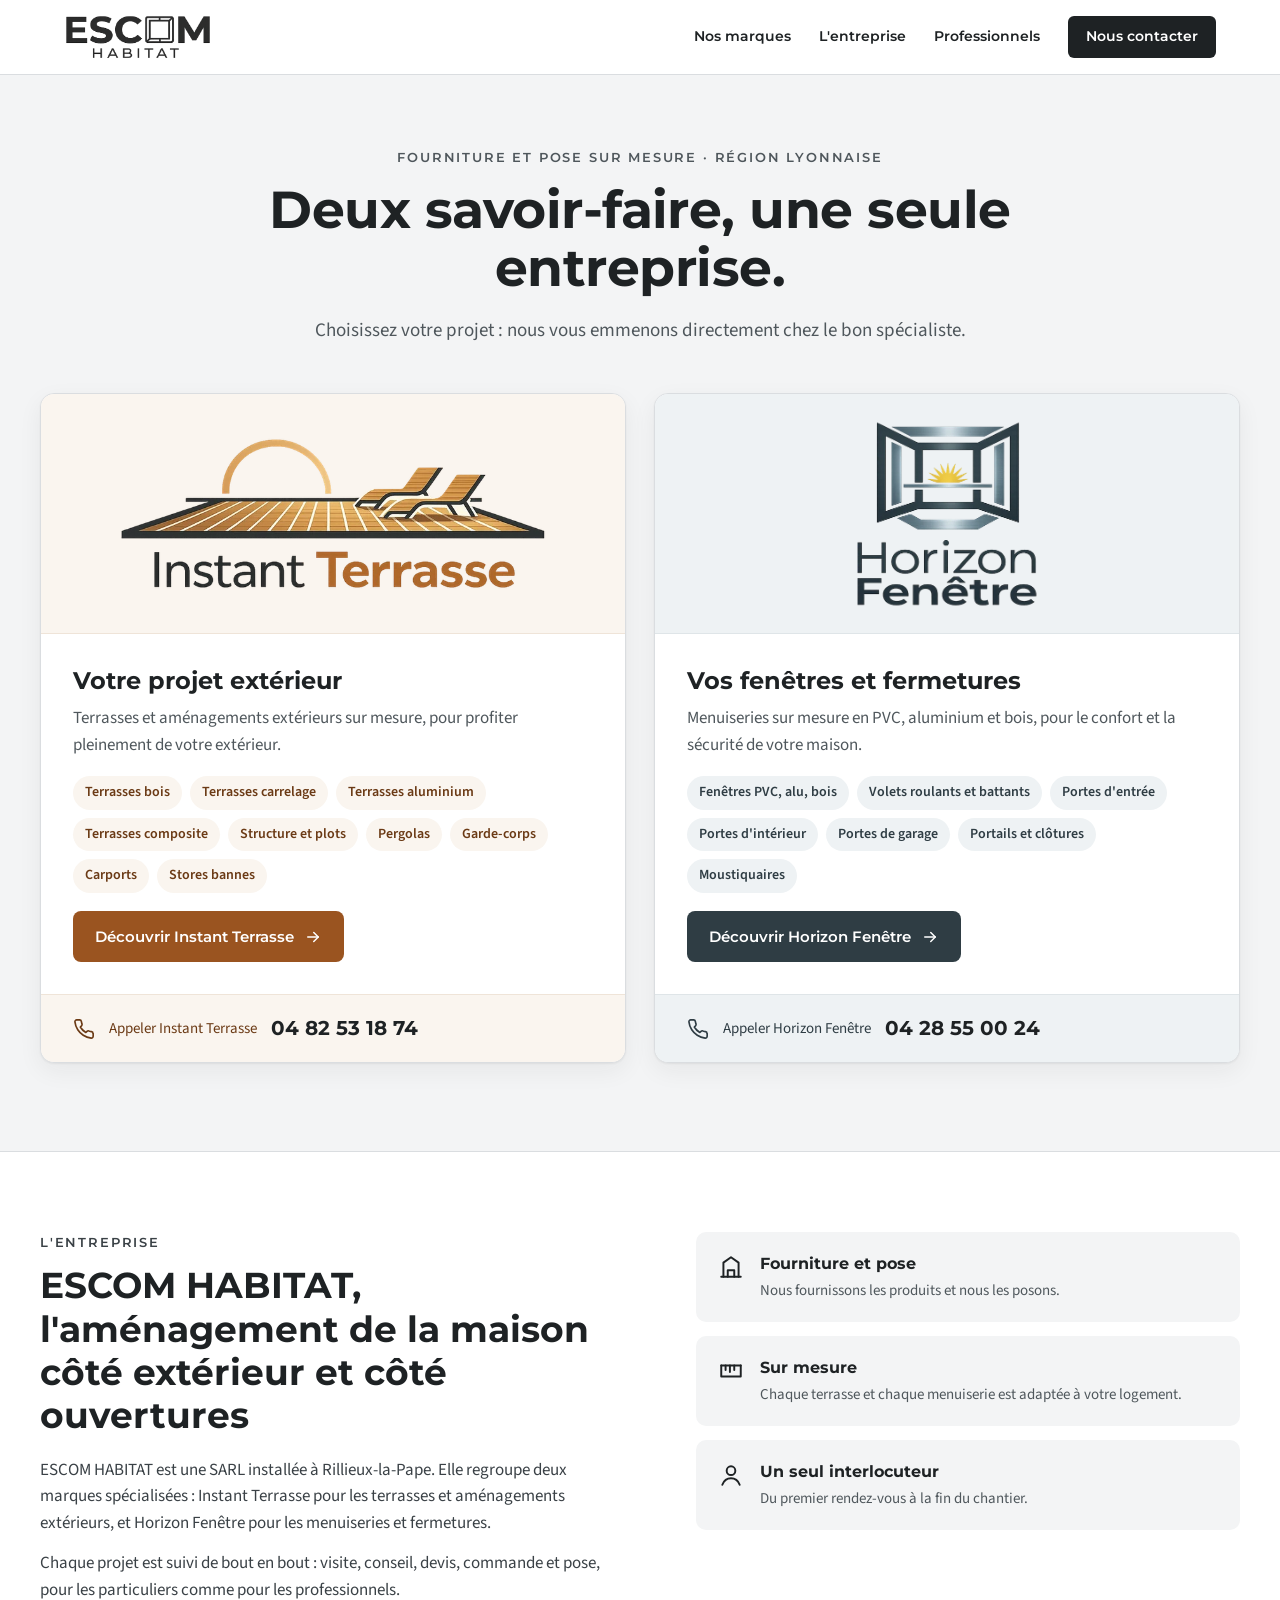
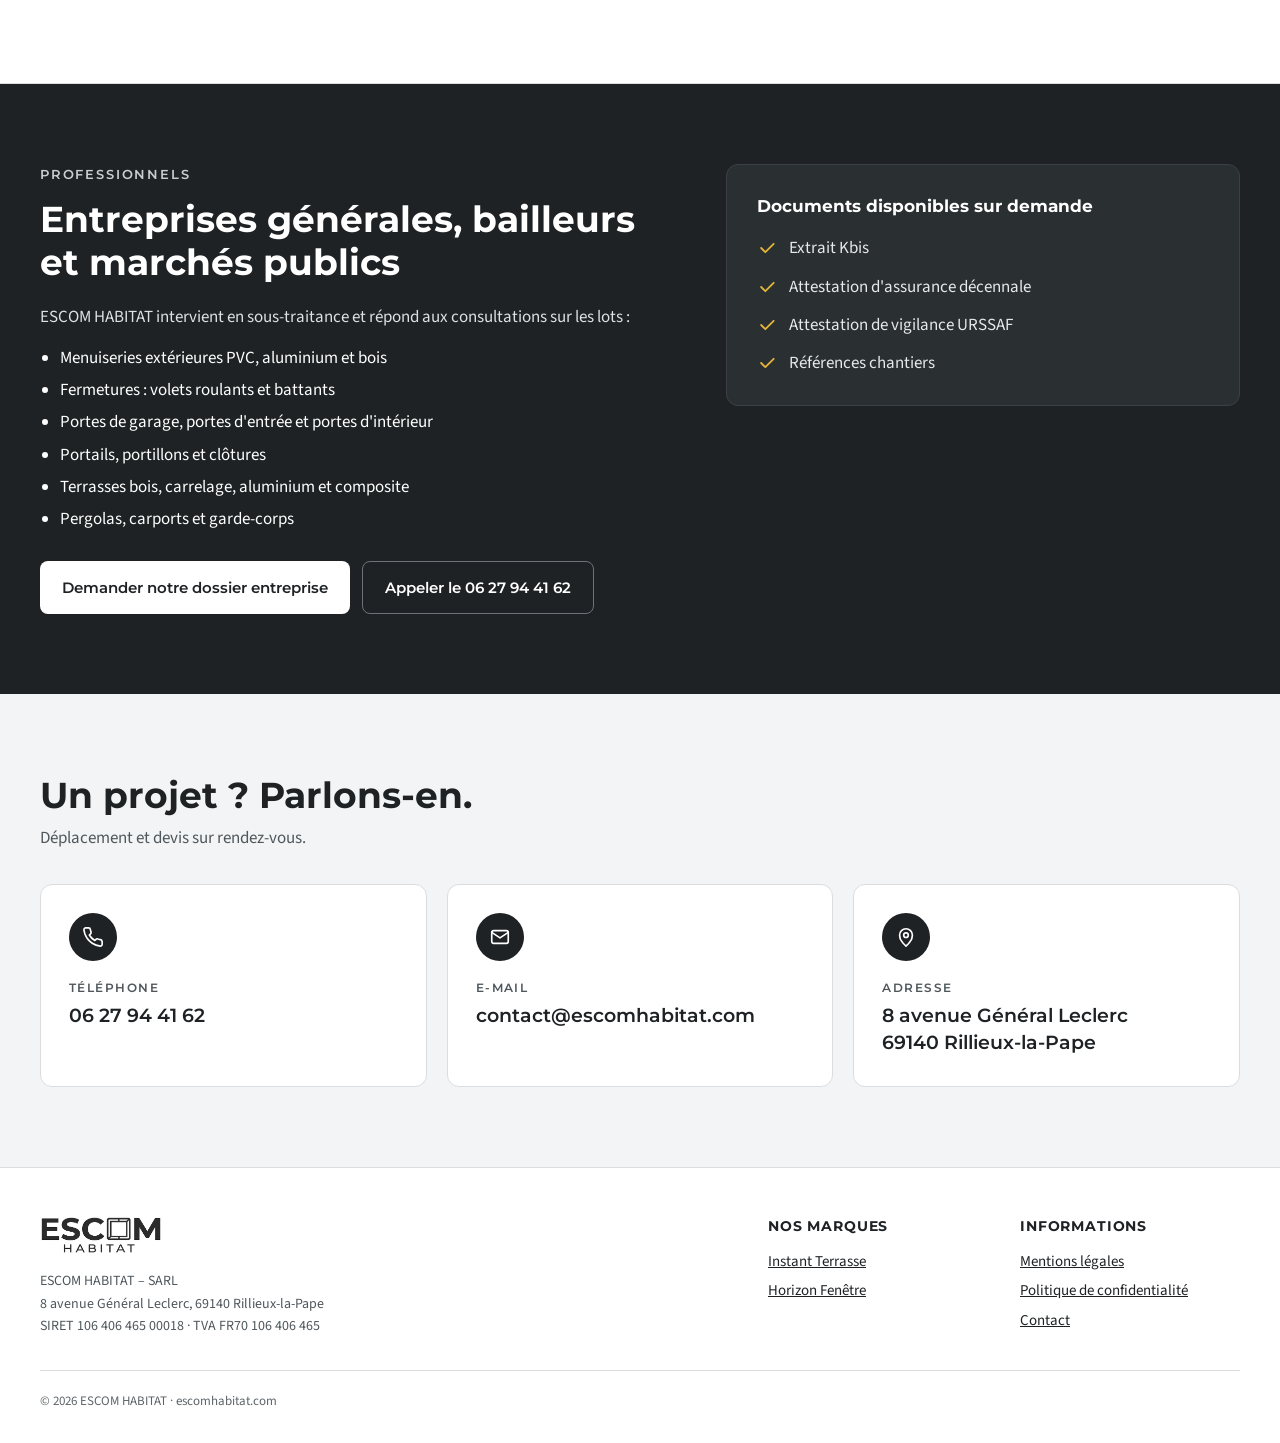
==== index.html @ 2f598343 "Site escomhabitat.com : accueil, mentions légales, SEO Co-Authored-By: Claude Opus 5.5 <noreply@anth" ====
<!doctype html>
<html lang="fr">
<head>
<meta charset="utf-8">
<meta name="viewport" content="width=device-width, initial-scale=1">
<title>ESCOM HABITAT – Terrasses et menuiseries sur mesure | Rillieux-la-Pape</title>
<meta name="description" content="ESCOM HABITAT, entreprise de Rillieux-la-Pape, regroupe Instant Terrasse (terrasses, pergolas, carports, garde-corps) et Horizon Fenêtre (fenêtres, volets, portes, portails). Fourniture et pose sur mesure.">
<link rel="canonical" href="https://escomhabitat.com/">
<meta name="theme-color" content="#1E2224">

<meta property="og:type" content="website">
<meta property="og:locale" content="fr_FR">
<meta property="og:site_name" content="ESCOM HABITAT">
<meta property="og:title" content="ESCOM HABITAT – Terrasses et menuiseries sur mesure">
<meta property="og:description" content="Deux savoir-faire, une seule entreprise : Instant Terrasse et Horizon Fenêtre, en région lyonnaise.">
<meta property="og:url" content="https://escomhabitat.com/">
<meta property="og:image" content="https://escomhabitat.com/assets/img/og-escom-habitat.jpg">
<meta property="og:image:width" content="1200">
<meta property="og:image:height" content="630">
<meta name="twitter:card" content="summary_large_image">

<link rel="icon" href="/favicon.ico" sizes="48x48">
<link rel="icon" href="/assets/img/icon-192.png" type="image/png" sizes="192x192">
<link rel="apple-touch-icon" href="/apple-touch-icon.png">
<link rel="manifest" href="/site.webmanifest">

<link rel="preload" href="/assets/fonts/montserrat-latin-700-normal.woff2" as="font" type="font/woff2" crossorigin>
<link rel="preload" href="/assets/fonts/source-sans-3-latin-400-normal.woff2" as="font" type="font/woff2" crossorigin>
<link rel="stylesheet" href="/assets/css/style.css">

<script type="application/ld+json">
{
  "@context": "https://schema.org",
  "@type": "HomeAndConstructionBusiness",
  "@id": "https://escomhabitat.com/#entreprise",
  "name": "ESCOM HABITAT",
  "legalName": "ESCOM HABITAT SARL",
  "url": "https://escomhabitat.com/",
  "logo": "https://escomhabitat.com/assets/img/icon-512.png",
  "image": "https://escomhabitat.com/assets/img/og-escom-habitat.jpg",
  "description": "Fourniture et pose sur mesure de terrasses, pergolas, carports, garde-corps, fenêtres, volets, portes et portails.",
  "email": "contact@escomhabitat.com",
  "telephone": "+33627944162",
  "vatID": "FR70106406465",
  "taxID": "10640646500018",
  "address": {
    "@type": "PostalAddress",
    "streetAddress": "8 avenue Général Leclerc",
    "postalCode": "69140",
    "addressLocality": "Rillieux-la-Pape",
    "addressRegion": "Auvergne-Rhône-Alpes",
    "addressCountry": "FR"
  },
  "brand": [
    { "@type": "Brand", "name": "Instant Terrasse", "url": "https://instantterrasse.com/" },
    { "@type": "Brand", "name": "Horizon Fenêtre", "url": "https://www.horizonfenetre.com/" }
  ],
  "subOrganization": [
    { "@type": "HomeAndConstructionBusiness", "name": "Instant Terrasse", "url": "https://instantterrasse.com/", "telephone": "+33482531874" },
    { "@type": "HomeAndConstructionBusiness", "name": "Horizon Fenêtre", "url": "https://www.horizonfenetre.com/", "telephone": "+33428550024" }
  ]
}
</script>
</head>
<body>
<a class="skip" href="#contenu">Aller au contenu</a>

<header class="site-header">
  <div class="wrap">
    <a class="brand" href="/" aria-label="ESCOM HABITAT – accueil">
      <img src="/assets/img/escom-habitat.webp" alt="ESCOM HABITAT" width="148" height="46">
    </a>
    <nav class="nav" aria-label="Navigation principale">
      <a href="#marques">Nos marques</a>
      <a href="#societe">L'entreprise</a>
      <a href="#pros">Professionnels</a>
      <a class="nav-cta" href="#contact">Nous contacter</a>
    </nav>
  </div>
</header>

<main id="contenu">

  <section class="hero" id="accueil" aria-labelledby="titre-accueil">
    <div class="wrap">
      <div class="hero-head">
        <p class="eyebrow">Fourniture et pose sur mesure · Région lyonnaise</p>
        <h1 id="titre-accueil">Deux savoir-faire, une seule entreprise.</h1>
        <p class="hero-lead">Choisissez votre projet : nous vous emmenons directement chez le bon spécialiste.</p>
      </div>

      <div class="brands" id="marques">

        <article class="brand-card is-terrasse">
          <a class="brand-link" href="https://instantterrasse.com/">
            <div class="brand-logo">
              <img src="/assets/img/instant-terrasse.webp" alt="Instant Terrasse" width="680" height="246">
            </div>
            <div class="brand-body">
              <div>
                <h2>Votre projet extérieur</h2>
                <p>Terrasses et aménagements extérieurs sur mesure, pour profiter pleinement de votre extérieur.</p>
              </div>
              <ul class="tags" aria-label="Prestations Instant Terrasse">
                <li>Terrasses bois</li>
                <li>Terrasses carrelage</li>
                <li>Terrasses aluminium</li>
                <li>Terrasses composite</li>
                <li>Structure et plots</li>
                <li>Pergolas</li>
                <li>Garde-corps</li>
                <li>Carports</li>
                <li>Stores bannes</li>
              </ul>
              <span class="btn">Découvrir Instant Terrasse
                <svg aria-hidden="true" width="18" height="18" viewBox="0 0 24 24" fill="none" stroke="currentColor" stroke-width="2" stroke-linecap="round" stroke-linejoin="round"><path d="M5 12h14"/><path d="M13 6l6 6-6 6"/></svg>
              </span>
            </div>
          </a>
          <a class="brand-call" href="tel:+33482531874">
            <svg aria-hidden="true" width="22" height="22" viewBox="0 0 24 24" fill="none" stroke="currentColor" stroke-width="1.8" stroke-linecap="round" stroke-linejoin="round"><path d="M22 16.9v3a2 2 0 0 1-2.2 2 19.8 19.8 0 0 1-8.6-3.1 19.5 19.5 0 0 1-6-6A19.8 19.8 0 0 1 2.1 4.2 2 2 0 0 1 4.1 2h3a2 2 0 0 1 2 1.7c.1.9.4 1.8.7 2.7a2 2 0 0 1-.5 2.1L8 9.8a16 16 0 0 0 6 6l1.3-1.3a2 2 0 0 1 2.1-.4c.9.3 1.8.6 2.7.7a2 2 0 0 1 1.7 2z"/></svg>
            <span>Appeler Instant Terrasse</span>
            <strong>04 82 53 18 74</strong>
          </a>
        </article>

        <article class="brand-card is-fenetre">
          <a class="brand-link" href="https://www.horizonfenetre.com/">
            <div class="brand-logo">
              <img src="/assets/img/horizon-fenetre.webp" alt="Horizon Fenêtre" width="420" height="429">
            </div>
            <div class="brand-body">
              <div>
                <h2>Vos fenêtres et fermetures</h2>
                <p>Menuiseries sur mesure en PVC, aluminium et bois, pour le confort et la sécurité de votre maison.</p>
              </div>
              <ul class="tags" aria-label="Prestations Horizon Fenêtre">
                <li>Fenêtres PVC, alu, bois</li>
                <li>Volets roulants et battants</li>
                <li>Portes d'entrée</li>
                <li>Portes d'intérieur</li>
                <li>Portes de garage</li>
                <li>Portails et clôtures</li>
                <li>Moustiquaires</li>
              </ul>
              <span class="btn">Découvrir Horizon Fenêtre
                <svg aria-hidden="true" width="18" height="18" viewBox="0 0 24 24" fill="none" stroke="currentColor" stroke-width="2" stroke-linecap="round" stroke-linejoin="round"><path d="M5 12h14"/><path d="M13 6l6 6-6 6"/></svg>
              </span>
            </div>
          </a>
          <a class="brand-call" href="tel:+33428550024">
            <svg aria-hidden="true" width="22" height="22" viewBox="0 0 24 24" fill="none" stroke="currentColor" stroke-width="1.8" stroke-linecap="round" stroke-linejoin="round"><path d="M22 16.9v3a2 2 0 0 1-2.2 2 19.8 19.8 0 0 1-8.6-3.1 19.5 19.5 0 0 1-6-6A19.8 19.8 0 0 1 2.1 4.2 2 2 0 0 1 4.1 2h3a2 2 0 0 1 2 1.7c.1.9.4 1.8.7 2.7a2 2 0 0 1-.5 2.1L8 9.8a16 16 0 0 0 6 6l1.3-1.3a2 2 0 0 1 2.1-.4c.9.3 1.8.6 2.7.7a2 2 0 0 1 1.7 2z"/></svg>
            <span>Appeler Horizon Fenêtre</span>
            <strong>04 28 55 00 24</strong>
          </a>
        </article>

      </div>
    </div>
  </section>

  <section class="section company" id="societe" aria-labelledby="titre-societe">
    <div class="wrap split">
      <div class="company-text">
        <p class="eyebrow">L'entreprise</p>
        <h2 class="h2" id="titre-societe">ESCOM HABITAT, l'aménagement de la maison côté extérieur et côté ouvertures</h2>
        <p>ESCOM HABITAT est une SARL installée à Rillieux-la-Pape. Elle regroupe deux marques spécialisées : Instant Terrasse pour les terrasses et aménagements extérieurs, et Horizon Fenêtre pour les menuiseries et fermetures.</p>
        <p>Chaque projet est suivi de bout en bout : visite, conseil, devis, commande et pose, pour les particuliers comme pour les professionnels.</p>
      </div>
      <ul class="points">
        <li>
          <svg aria-hidden="true" width="26" height="26" viewBox="0 0 24 24" fill="none" stroke="currentColor" stroke-width="1.8" stroke-linecap="round" stroke-linejoin="round"><path d="M3 21h18"/><path d="M5 21V8l7-5 7 5v13"/><path d="M9 21v-6h6v6"/></svg>
          <div><h3>Fourniture et pose</h3><p>Nous fournissons les produits et nous les posons.</p></div>
        </li>
        <li>
          <svg aria-hidden="true" width="26" height="26" viewBox="0 0 24 24" fill="none" stroke="currentColor" stroke-width="1.8" stroke-linecap="round" stroke-linejoin="round"><path d="M3 7h18"/><path d="M3 7v10h18V7"/><path d="M7 7v4"/><path d="M11 7v6"/><path d="M15 7v4"/></svg>
          <div><h3>Sur mesure</h3><p>Chaque terrasse et chaque menuiserie est adaptée à votre logement.</p></div>
        </li>
        <li>
          <svg aria-hidden="true" width="26" height="26" viewBox="0 0 24 24" fill="none" stroke="currentColor" stroke-width="1.8" stroke-linecap="round" stroke-linejoin="round"><circle cx="12" cy="8" r="4"/><path d="M4 21c1.5-4 4.5-6 8-6s6.5 2 8 6"/></svg>
          <div><h3>Un seul interlocuteur</h3><p>Du premier rendez-vous à la fin du chantier.</p></div>
        </li>
      </ul>
    </div>
  </section>

  <section class="section pros" id="pros" aria-labelledby="titre-pros">
    <div class="wrap split">
      <div class="pros-main">
        <p class="eyebrow">Professionnels</p>
        <h2 class="h2" id="titre-pros">Entreprises générales, bailleurs et marchés publics</h2>
        <p>ESCOM HABITAT intervient en sous-traitance et répond aux consultations sur les lots :</p>
        <ul>
          <li>Menuiseries extérieures PVC, aluminium et bois</li>
          <li>Fermetures : volets roulants et battants</li>
          <li>Portes de garage, portes d'entrée et portes d'intérieur</li>
          <li>Portails, portillons et clôtures</li>
          <li>Terrasses bois, carrelage, aluminium et composite</li>
          <li>Pergolas, carports et garde-corps</li>
        </ul>
        <div class="actions">
          <a class="btn btn-light" href="mailto:contact@escomhabitat.com?subject=Demande%20de%20dossier%20entreprise">Demander notre dossier entreprise</a>
          <a class="btn btn-ghost" href="tel:+33627944162">Appeler le 06 27 94 41 62</a>
        </div>
      </div>
      <aside class="docs" aria-labelledby="titre-docs">
        <h3 id="titre-docs">Documents disponibles sur demande</h3>
        <ul>
          <li><svg aria-hidden="true" width="20" height="20" viewBox="0 0 24 24" fill="none" stroke="#E2B53A" stroke-width="2.2" stroke-linecap="round" stroke-linejoin="round"><path d="M5 12l5 5L20 7"/></svg>Extrait Kbis</li>
          <li><svg aria-hidden="true" width="20" height="20" viewBox="0 0 24 24" fill="none" stroke="#E2B53A" stroke-width="2.2" stroke-linecap="round" stroke-linejoin="round"><path d="M5 12l5 5L20 7"/></svg>Attestation d'assurance décennale</li>
          <li><svg aria-hidden="true" width="20" height="20" viewBox="0 0 24 24" fill="none" stroke="#E2B53A" stroke-width="2.2" stroke-linecap="round" stroke-linejoin="round"><path d="M5 12l5 5L20 7"/></svg>Attestation de vigilance URSSAF</li>
          <li><svg aria-hidden="true" width="20" height="20" viewBox="0 0 24 24" fill="none" stroke="#E2B53A" stroke-width="2.2" stroke-linecap="round" stroke-linejoin="round"><path d="M5 12l5 5L20 7"/></svg>Références chantiers</li>
        </ul>
      </aside>
    </div>
  </section>

  <section class="section contact" id="contact" aria-labelledby="titre-contact">
    <div class="wrap">
      <h2 class="h2" id="titre-contact">Un projet ? Parlons-en.</h2>
      <p class="contact-lead">Déplacement et devis sur rendez-vous.</p>
      <div class="contact-grid">
        <a class="contact-card" href="tel:+33627944162">
          <span class="contact-icon"><svg aria-hidden="true" width="22" height="22" viewBox="0 0 24 24" fill="none" stroke="currentColor" stroke-width="1.8" stroke-linecap="round" stroke-linejoin="round"><path d="M22 16.9v3a2 2 0 0 1-2.2 2 19.8 19.8 0 0 1-8.6-3.1 19.5 19.5 0 0 1-6-6A19.8 19.8 0 0 1 2.1 4.2 2 2 0 0 1 4.1 2h3a2 2 0 0 1 2 1.7c.1.9.4 1.8.7 2.7a2 2 0 0 1-.5 2.1L8 9.8a16 16 0 0 0 6 6l1.3-1.3a2 2 0 0 1 2.1-.4c.9.3 1.8.6 2.7.7a2 2 0 0 1 1.7 2z"/></svg></span>
          <span><span class="contact-label">Téléphone</span><span class="contact-value">06 27 94 41 62</span></span>
        </a>
        <a class="contact-card" href="mailto:contact@escomhabitat.com">
          <span class="contact-icon"><svg aria-hidden="true" width="22" height="22" viewBox="0 0 24 24" fill="none" stroke="currentColor" stroke-width="1.8" stroke-linecap="round" stroke-linejoin="round"><rect x="3" y="5" width="18" height="14" rx="2"/><path d="M3 7l9 6 9-6"/></svg></span>
          <span><span class="contact-label">E-mail</span><span class="contact-value">contact@escomhabitat.com</span></span>
        </a>
        <address class="contact-card">
          <span class="contact-icon"><svg aria-hidden="true" width="22" height="22" viewBox="0 0 24 24" fill="none" stroke="currentColor" stroke-width="1.8" stroke-linecap="round" stroke-linejoin="round"><path d="M12 22s7-6.2 7-12a7 7 0 0 0-14 0c0 5.8 7 12 7 12z"/><circle cx="12" cy="10" r="2.5"/></svg></span>
          <span><span class="contact-label">Adresse</span><span class="contact-value">8 avenue Général Leclerc<br>69140 Rillieux-la-Pape</span></span>
        </address>
      </div>
    </div>
  </section>

</main>

<footer class="site-footer">
  <div class="wrap">
    <div class="footer-top">
      <div class="footer-id">
        <img src="/assets/img/escom-habitat.webp" alt="ESCOM HABITAT" width="122" height="38" loading="lazy">
        <p>ESCOM HABITAT – SARL<br>8 avenue Général Leclerc, 69140 Rillieux-la-Pape<br>SIRET 106 406 465 00018 · TVA FR70 106 406 465</p>
      </div>
      <div class="footer-col">
        <h2>Nos marques</h2>
        <ul>
          <li><a href="https://instantterrasse.com/">Instant Terrasse</a></li>
          <li><a href="https://www.horizonfenetre.com/">Horizon Fenêtre</a></li>
        </ul>
      </div>
      <div class="footer-col">
        <h2>Informations</h2>
        <ul>
          <li><a href="/mentions-legales">Mentions légales</a></li>
          <li><a href="/mentions-legales#confidentialite">Politique de confidentialité</a></li>
          <li><a href="#contact">Contact</a></li>
        </ul>
      </div>
    </div>
    <p class="footer-bottom">© 2026 ESCOM HABITAT · escomhabitat.com</p>
  </div>
</footer>
</body>
</html>
---- assets/css/style.css ----
/* ESCOM HABITAT — escomhabitat.com */

@font-face{font-family:"Montserrat";font-style:normal;font-weight:500;font-display:swap;src:url("../fonts/montserrat-latin-500-normal.woff2") format("woff2")}
@font-face{font-family:"Montserrat";font-style:normal;font-weight:600;font-display:swap;src:url("../fonts/montserrat-latin-600-normal.woff2") format("woff2")}
@font-face{font-family:"Montserrat";font-style:normal;font-weight:700;font-display:swap;src:url("../fonts/montserrat-latin-700-normal.woff2") format("woff2")}
@font-face{font-family:"Source Sans 3";font-style:normal;font-weight:400;font-display:swap;src:url("../fonts/source-sans-3-latin-400-normal.woff2") format("woff2")}
@font-face{font-family:"Source Sans 3";font-style:normal;font-weight:600;font-display:swap;src:url("../fonts/source-sans-3-latin-600-normal.woff2") format("woff2")}

:root{
  --ground:#F3F4F5;
  --surface:#FFFFFF;
  --ink:#1E2224;
  --text:#3A4146;
  --muted:#4F575C;
  --line:#DADDE0;
  --wood:#9A5420;
  --wood-ink:#6B3A15;
  --wood-tint:#FAF5EF;
  --wood-line:#EFE4D8;
  --slate:#2F3D44;
  --slate-tint:#EEF2F4;
  --slate-line:#DFE5E8;
  --gold:#E2B53A;
  --display:"Montserrat",system-ui,sans-serif;
  --body:"Source Sans 3",system-ui,sans-serif;
  --radius:14px;
}

*,*::before,*::after{box-sizing:border-box}
html{scroll-behavior:smooth;-webkit-text-size-adjust:100%}
body{margin:0;background:var(--ground);color:var(--ink);font-family:var(--body);font-size:17px;line-height:1.55}
img{max-width:100%;height:auto;display:block}
a{color:var(--ink)}
a:hover{color:var(--muted)}
h1,h2,h3{font-family:var(--display);margin:0;color:inherit}
p{margin:0}
:focus-visible{outline:3px solid var(--gold);outline-offset:3px;border-radius:4px}
[id]{scroll-margin-top:24px}
@media (prefers-reduced-motion:reduce){html{scroll-behavior:auto}*{transition:none!important}}

.wrap{max-width:1200px;margin:0 auto}
.section{padding:80px 24px}
.eyebrow{font-family:var(--display);font-size:13px;font-weight:600;letter-spacing:.14em;text-transform:uppercase;color:var(--muted);margin-bottom:12px}
.h2{font-size:clamp(26px,3.4vw,36px);line-height:1.2;font-weight:700}
.skip{position:absolute;left:-9999px;top:8px;background:var(--ink);color:#fff;padding:10px 16px;border-radius:6px;z-index:10}
.skip:focus{left:16px;color:#fff}

/* En-tête */
.site-header{background:var(--surface);border-bottom:1px solid var(--line)}
.site-header .wrap{padding:14px 24px;display:flex;flex-wrap:wrap;align-items:center;justify-content:space-between;gap:16px}
.brand img{height:46px;width:auto}
.nav{display:flex;flex-wrap:wrap;align-items:center;gap:8px 28px;font-family:var(--display);font-size:14px;font-weight:600}
.nav a{text-decoration:none;padding:10px 0}
.nav .nav-cta{padding:10px 18px;background:var(--ink);color:#fff;border-radius:6px}
.nav .nav-cta:hover{background:#353B3F;color:#fff}

/* Accueil + aiguillage */
.hero{padding:72px 24px 88px}
.hero-head{text-align:center;max-width:760px;margin:0 auto 48px}
.hero-head .eyebrow{margin-bottom:14px}
.hero h1{font-size:clamp(32px,5vw,52px);line-height:1.12;font-weight:700;letter-spacing:-.01em;margin-bottom:18px}
.hero-lead{font-size:19px;color:var(--muted)}

.brands{display:flex;flex-wrap:wrap;gap:28px}
.brand-card{flex:1 1 420px;min-width:0;display:flex;flex-direction:column;background:var(--surface);border:1px solid var(--line);border-radius:var(--radius);overflow:hidden;box-shadow:0 1px 2px rgba(30,34,36,.06),0 8px 24px rgba(30,34,36,.06);transition:box-shadow .2s ease,transform .2s ease}
.brand-card:hover{box-shadow:0 2px 4px rgba(30,34,36,.08),0 16px 40px rgba(30,34,36,.12);transform:translateY(-2px)}
.brand-link{display:flex;flex-direction:column;flex-grow:1;text-decoration:none;color:var(--ink)}
.brand-link:hover{color:var(--ink)}
.brand-logo{height:240px;display:flex;align-items:center;justify-content:center;padding:28px;border-bottom:1px solid}
.brand-logo img{width:auto;height:auto}
.brand-body{padding:28px 32px 32px;display:flex;flex-direction:column;gap:18px;flex-grow:1}
.brand-body h2{font-size:24px;font-weight:700;margin-bottom:6px}
.brand-body p{color:var(--muted)}
.tags{display:flex;flex-wrap:wrap;gap:8px;font-size:14px;font-weight:600;list-style:none;margin:0;padding:0}
.tags li{padding:6px 12px;border-radius:999px}
.btn{display:inline-flex;align-items:center;gap:10px;padding:14px 22px;border-radius:8px;font-family:var(--display);font-size:15px;font-weight:600;text-decoration:none;color:#fff}
.brand-link .btn{margin-top:auto;align-self:flex-start;transition:gap .2s ease}
.brand-link:hover .btn{gap:14px}
.brand-call{display:flex;flex-wrap:wrap;align-items:center;gap:4px 14px;padding:18px 32px;border-top:1px solid;text-decoration:none}
.brand-call span{font-size:15px}
.brand-call strong{font-family:var(--display);font-size:20px;font-weight:700;color:var(--ink)}

.is-terrasse .brand-logo,.is-terrasse .brand-call,.is-terrasse .tags li{background:var(--wood-tint)}
.is-terrasse .brand-logo,.is-terrasse .brand-call{border-color:var(--wood-line)}
.is-terrasse .tags li,.is-terrasse .brand-call,.is-terrasse .brand-call:hover{color:var(--wood-ink)}
.is-terrasse .btn{background:var(--wood)}
.is-terrasse .brand-logo img{max-width:82%;max-height:170px}

.is-fenetre .brand-logo,.is-fenetre .brand-call,.is-fenetre .tags li{background:var(--slate-tint)}
.is-fenetre .brand-logo,.is-fenetre .brand-call{border-color:var(--slate-line)}
.is-fenetre .brand-logo{padding:24px}
.is-fenetre .tags li,.is-fenetre .brand-call,.is-fenetre .brand-call:hover{color:var(--slate)}
.is-fenetre .btn{background:var(--slate)}
.is-fenetre .brand-logo img{max-width:70%;max-height:190px}

/* L'entreprise */
.company{background:var(--surface);border-top:1px solid var(--line);border-bottom:1px solid var(--line)}
.split{display:flex;flex-wrap:wrap;gap:48px 72px}
.split > *{min-width:0}
.company-text{flex:1 1 420px}
.company-text .h2{margin-bottom:20px}
.company-text p{color:var(--text)}
.company-text p + p{margin-top:14px}
.points{flex:1 1 380px;display:flex;flex-direction:column;gap:14px;list-style:none;margin:0;padding:0}
.points li{display:flex;gap:16px;align-items:flex-start;padding:20px 22px;background:var(--ground);border-radius:10px}
.points svg{flex-shrink:0;margin-top:2px}
.points h3{font-size:16px;font-weight:700;margin-bottom:2px}
.points p{font-size:15px;color:var(--muted)}

/* Professionnels */
.pros{background:var(--ink);color:#fff}
.pros .eyebrow{color:#C9CED1}
.pros-main{flex:1 1 460px}
.pros-main .h2{margin-bottom:20px}
.pros-main > p{color:#DDE1E3;margin-bottom:14px}
.pros-main ul{margin:0 0 28px;padding:0 0 0 20px;display:flex;flex-direction:column;gap:6px}
.actions{display:flex;flex-wrap:wrap;gap:12px}
.btn-light{background:#fff;color:var(--ink)}
.btn-light:hover{background:#E9ECED;color:var(--ink)}
.btn-ghost{border:1px solid #6B7378;color:#fff}
.btn-ghost:hover{border-color:#fff;color:#fff}
.docs{flex:1 1 360px;align-self:flex-start;background:#2A2F32;border:1px solid #3A4146;border-radius:12px;padding:28px 30px}
.docs h3{font-size:17px;font-weight:700;margin-bottom:16px}
.docs ul{list-style:none;margin:0;padding:0;display:flex;flex-direction:column;gap:12px;color:#E6E9EA}
.docs li{display:flex;gap:12px;align-items:center}
.docs svg{flex-shrink:0}

/* Contact */
.contact .h2{margin-bottom:8px}
.contact-lead{color:var(--muted);margin-bottom:32px}
.contact-grid{display:flex;flex-wrap:wrap;gap:20px}
.contact-card{flex:1 1 280px;min-width:0;display:flex;flex-direction:column;align-items:flex-start;gap:18px;padding:28px 28px 30px;background:var(--surface);border:1px solid var(--line);border-radius:12px;text-decoration:none;color:var(--ink);font-style:normal}
a.contact-card{transition:border-color .2s ease,box-shadow .2s ease}
a.contact-card:hover{color:var(--ink);border-color:#B9BEC2;box-shadow:0 8px 24px rgba(30,34,36,.08)}
.contact-icon{width:48px;height:48px;border-radius:999px;background:var(--ink);color:#fff;display:flex;align-items:center;justify-content:center;flex-shrink:0}
.contact-card > span:last-child{display:flex;flex-direction:column;gap:6px;min-width:0;max-width:100%}
.contact-label{font-family:var(--display);font-size:12px;font-weight:600;letter-spacing:.12em;text-transform:uppercase;color:var(--muted)}
.contact-value{font-family:var(--display);font-size:19px;font-weight:600;line-height:1.4;overflow-wrap:anywhere}

/* Pied de page */
.site-footer{background:var(--surface);border-top:1px solid var(--line);padding:48px 24px 32px}
.footer-top{display:flex;flex-wrap:wrap;justify-content:space-between;gap:32px;margin-bottom:32px}
.footer-top > div{min-width:0}
.footer-id{flex:1 1 300px}
.footer-id img{height:38px;width:auto;margin-bottom:16px}
.footer-id p{font-size:14px;color:var(--muted);line-height:1.6}
.footer-col{flex:0 1 220px}
.footer-col h2{font-size:14px;font-weight:700;letter-spacing:.06em;text-transform:uppercase;margin-bottom:12px}
.footer-col ul{list-style:none;margin:0;padding:0;display:flex;flex-direction:column;gap:6px;font-size:15px}
.footer-bottom{padding-top:20px;border-top:1px solid var(--line);font-size:13px;color:#5C6468}

/* Pages de texte (mentions légales) */
.legal{padding:64px 24px 80px}
.legal .wrap{max-width:820px}
.legal h1{font-size:clamp(30px,4vw,42px);font-weight:700;line-height:1.15;margin-bottom:12px}
.legal .updated{color:var(--muted);margin-bottom:40px}
.legal section{background:var(--surface);border:1px solid var(--line);border-radius:12px;padding:28px 32px;margin-bottom:20px}
.legal h2{font-size:20px;font-weight:700;margin-bottom:12px}
.legal p,.legal li{color:var(--text)}
.legal p + p{margin-top:10px}
.legal ul{margin:10px 0 0;padding-left:20px}
.legal .back{display:inline-flex;align-items:center;gap:8px;margin-bottom:28px;font-family:var(--display);font-weight:600;font-size:14px;text-decoration:none}

@media (max-width:560px){
  body{font-size:16px}
  .section{padding:56px 20px}
  .hero{padding:48px 20px 64px}
  .hero-lead{font-size:17px}
  .site-header .wrap{justify-content:center}
  .nav{justify-content:center;gap:4px 18px}
  .brand-logo{height:190px}
  .brand-body{padding:24px 22px 26px}
  .brand-call{padding:16px 22px}
  .docs{padding:24px 22px}
  .legal section{padding:22px 20px}
}
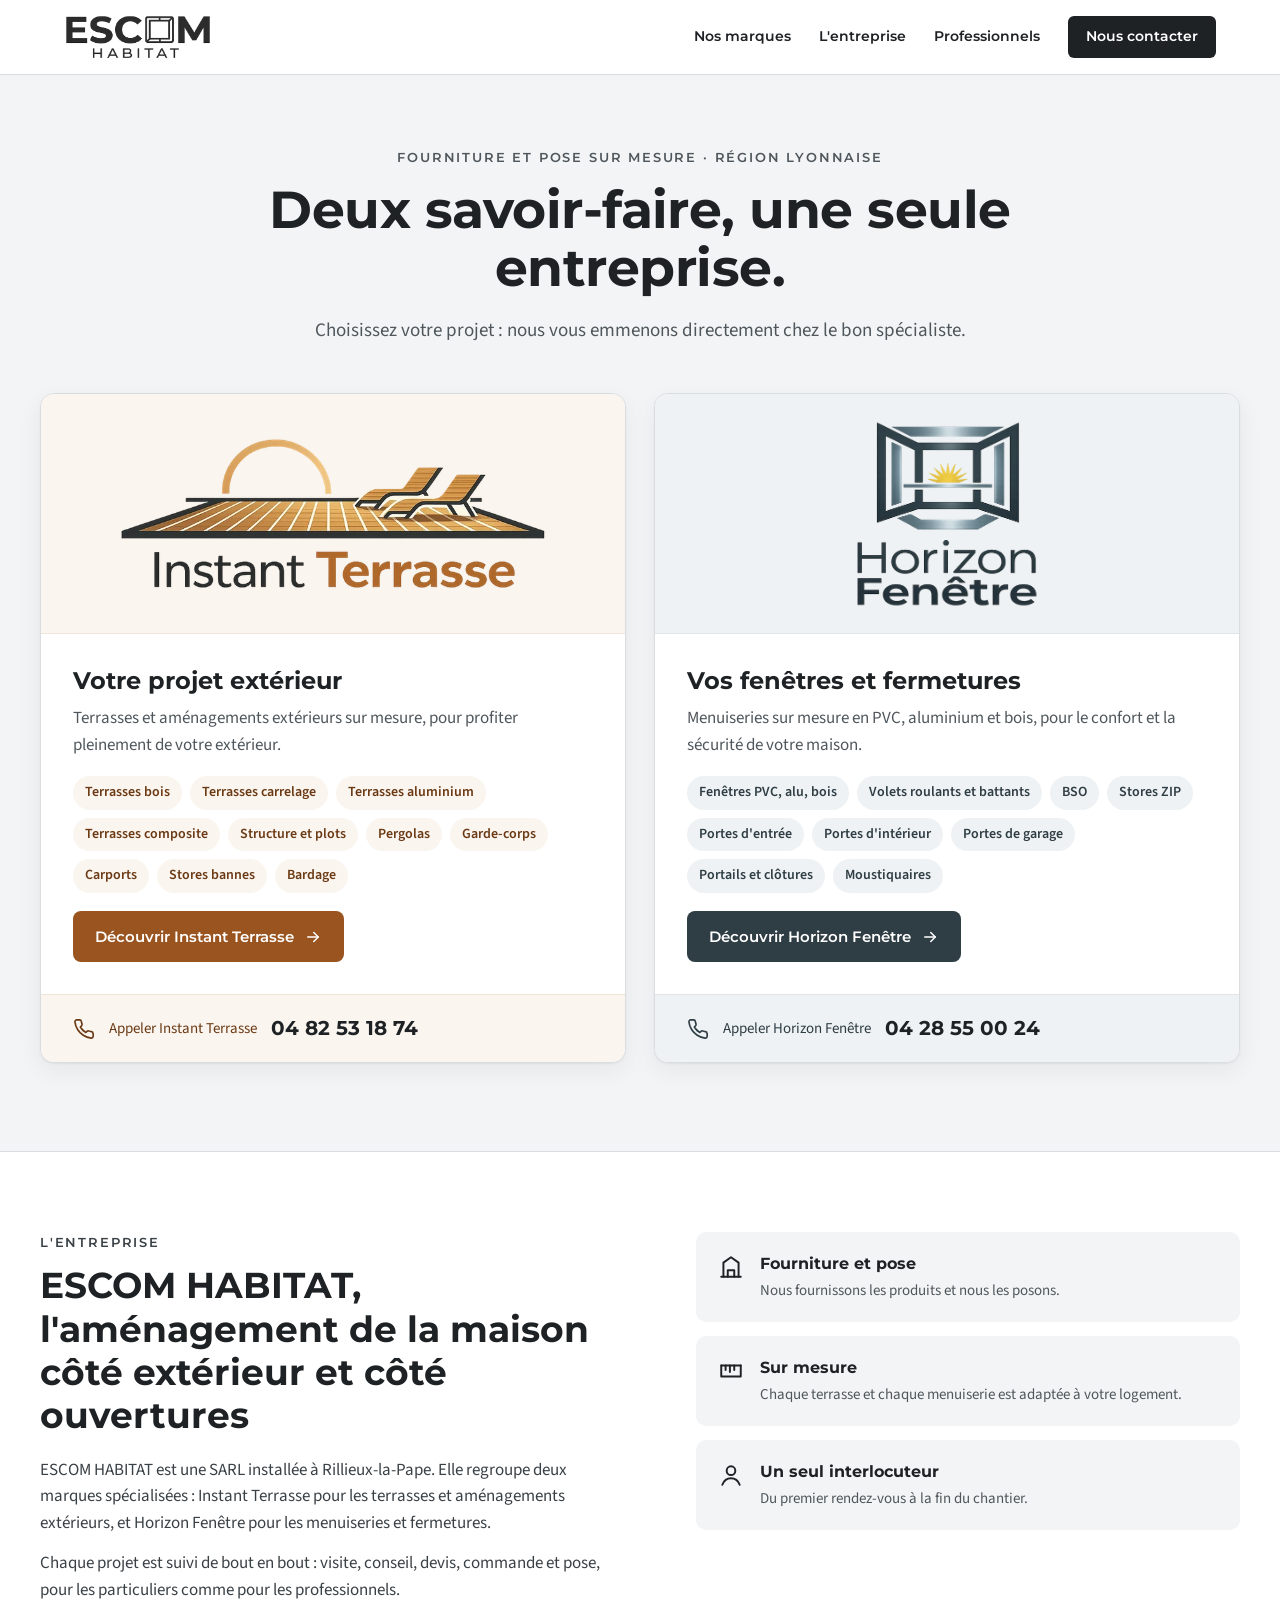
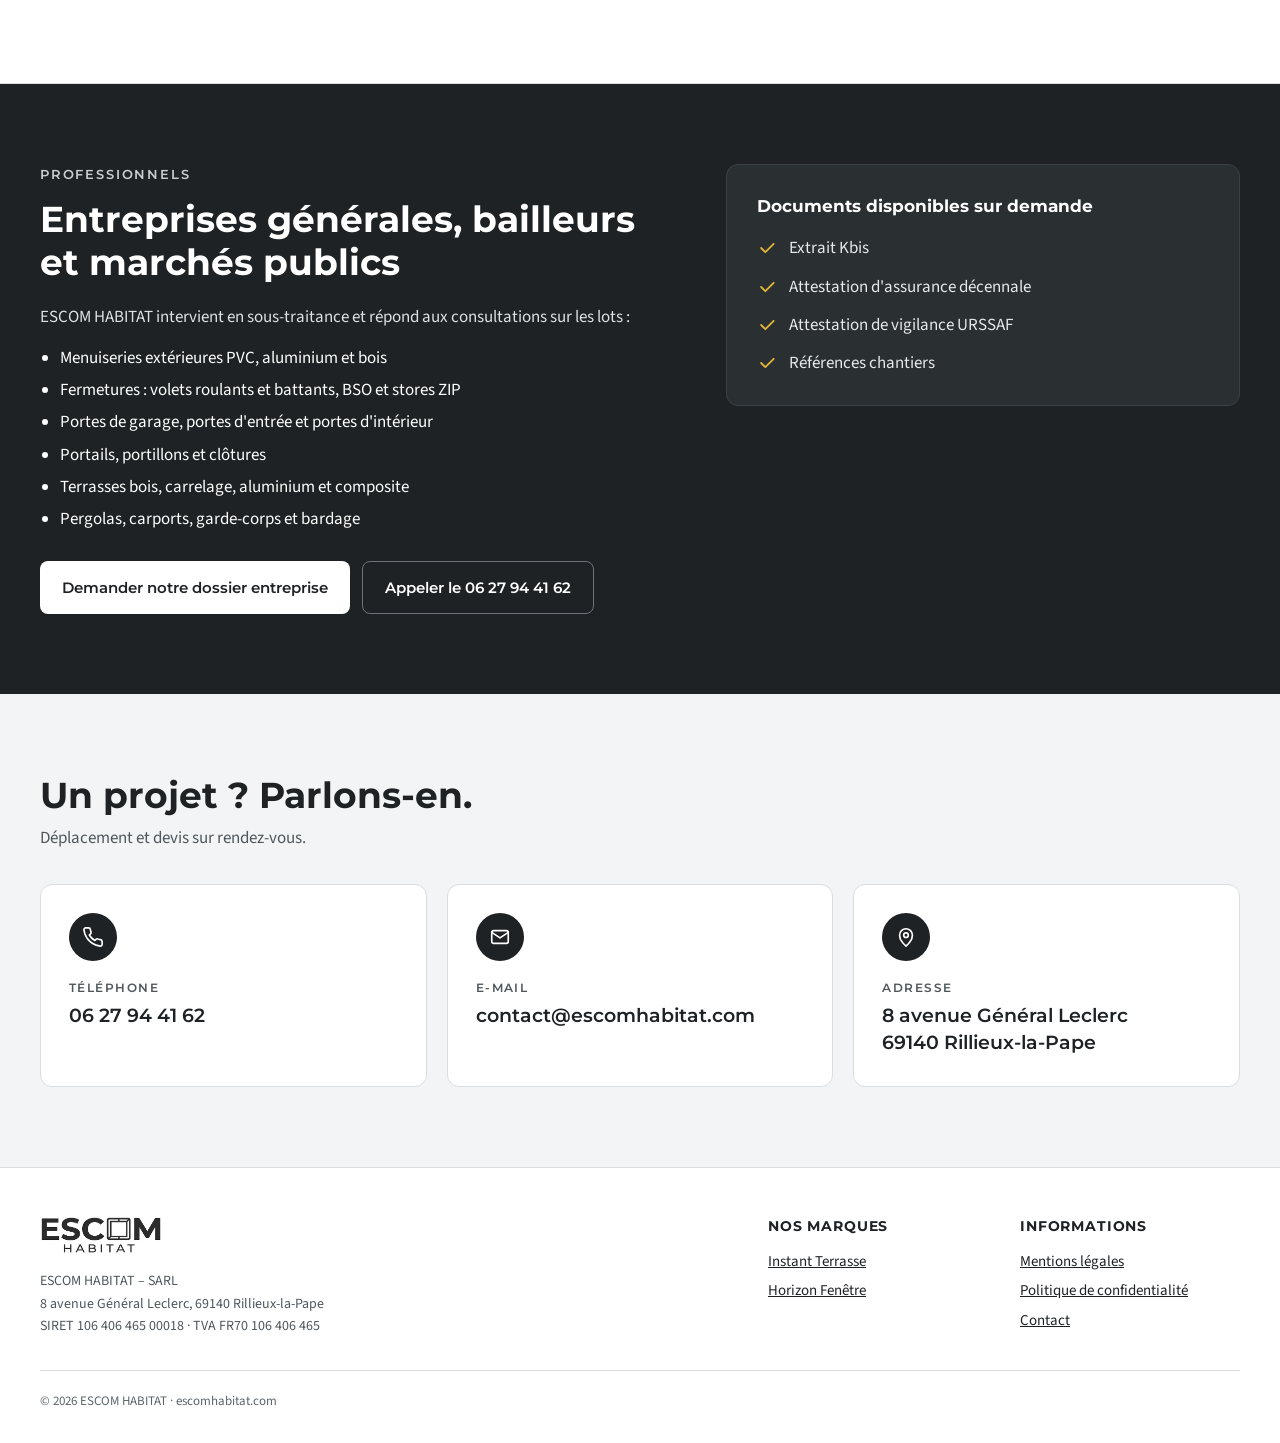
==== commit bce1b8df: "Ajout BSO, stores ZIP (Horizon Fenêtre) et bardage (Instant Terrasse) Co-Authored-By: Claude Opus 5." ====
--- a/index.html
+++ b/index.html
@@ -5,7 +5,7 @@
 <meta name="viewport" content="width=device-width, initial-scale=1">
 <title>ESCOM HABITAT – Terrasses et menuiseries sur mesure | Rillieux-la-Pape</title>
 <meta name="description" content="ESCOM HABITAT, entreprise de Rillieux-la-Pape, regroupe Instant Terrasse (terrasses, pergolas, carports, garde-corps) et Horizon Fenêtre (fenêtres, volets, portes, portails). Fourniture et pose sur mesure.">
-<link rel="canonical" href="https://escomhabitat.com/">
+<link rel="canonical" href="https://www.escomhabitat.com/">
 <meta name="theme-color" content="#1E2224">
 
 <meta property="og:type" content="website">
@@ -13,8 +13,8 @@
 <meta property="og:site_name" content="ESCOM HABITAT">
 <meta property="og:title" content="ESCOM HABITAT – Terrasses et menuiseries sur mesure">
 <meta property="og:description" content="Deux savoir-faire, une seule entreprise : Instant Terrasse et Horizon Fenêtre, en région lyonnaise.">
-<meta property="og:url" content="https://escomhabitat.com/">
-<meta property="og:image" content="https://escomhabitat.com/assets/img/og-escom-habitat.jpg">
+<meta property="og:url" content="https://www.escomhabitat.com/">
+<meta property="og:image" content="https://www.escomhabitat.com/assets/img/og-escom-habitat.jpg">
 <meta property="og:image:width" content="1200">
 <meta property="og:image:height" content="630">
 <meta name="twitter:card" content="summary_large_image">
@@ -32,12 +32,12 @@
 {
   "@context": "https://schema.org",
   "@type": "HomeAndConstructionBusiness",
-  "@id": "https://escomhabitat.com/#entreprise",
+  "@id": "https://www.escomhabitat.com/#entreprise",
   "name": "ESCOM HABITAT",
   "legalName": "ESCOM HABITAT SARL",
-  "url": "https://escomhabitat.com/",
-  "logo": "https://escomhabitat.com/assets/img/icon-512.png",
-  "image": "https://escomhabitat.com/assets/img/og-escom-habitat.jpg",
+  "url": "https://www.escomhabitat.com/",
+  "logo": "https://www.escomhabitat.com/assets/img/icon-512.png",
+  "image": "https://www.escomhabitat.com/assets/img/og-escom-habitat.jpg",
   "description": "Fourniture et pose sur mesure de terrasses, pergolas, carports, garde-corps, fenêtres, volets, portes et portails.",
   "email": "contact@escomhabitat.com",
   "telephone": "+33627944162",
@@ -111,6 +111,7 @@
                 <li>Garde-corps</li>
                 <li>Carports</li>
                 <li>Stores bannes</li>
+                <li>Bardage</li>
               </ul>
               <span class="btn">Découvrir Instant Terrasse
                 <svg aria-hidden="true" width="18" height="18" viewBox="0 0 24 24" fill="none" stroke="currentColor" stroke-width="2" stroke-linecap="round" stroke-linejoin="round"><path d="M5 12h14"/><path d="M13 6l6 6-6 6"/></svg>
@@ -137,6 +138,8 @@
               <ul class="tags" aria-label="Prestations Horizon Fenêtre">
                 <li>Fenêtres PVC, alu, bois</li>
                 <li>Volets roulants et battants</li>
+                <li>BSO</li>
+                <li>Stores ZIP</li>
                 <li>Portes d'entrée</li>
                 <li>Portes d'intérieur</li>
                 <li>Portes de garage</li>
@@ -192,11 +195,11 @@
         <p>ESCOM HABITAT intervient en sous-traitance et répond aux consultations sur les lots :</p>
         <ul>
           <li>Menuiseries extérieures PVC, aluminium et bois</li>
-          <li>Fermetures : volets roulants et battants</li>
+          <li>Fermetures : volets roulants et battants, BSO et stores ZIP</li>
           <li>Portes de garage, portes d'entrée et portes d'intérieur</li>
           <li>Portails, portillons et clôtures</li>
           <li>Terrasses bois, carrelage, aluminium et composite</li>
-          <li>Pergolas, carports et garde-corps</li>
+          <li>Pergolas, carports, garde-corps et bardage</li>
         </ul>
         <div class="actions">
           <a class="btn btn-light" href="mailto:contact@escomhabitat.com?subject=Demande%20de%20dossier%20entreprise">Demander notre dossier entreprise</a>
